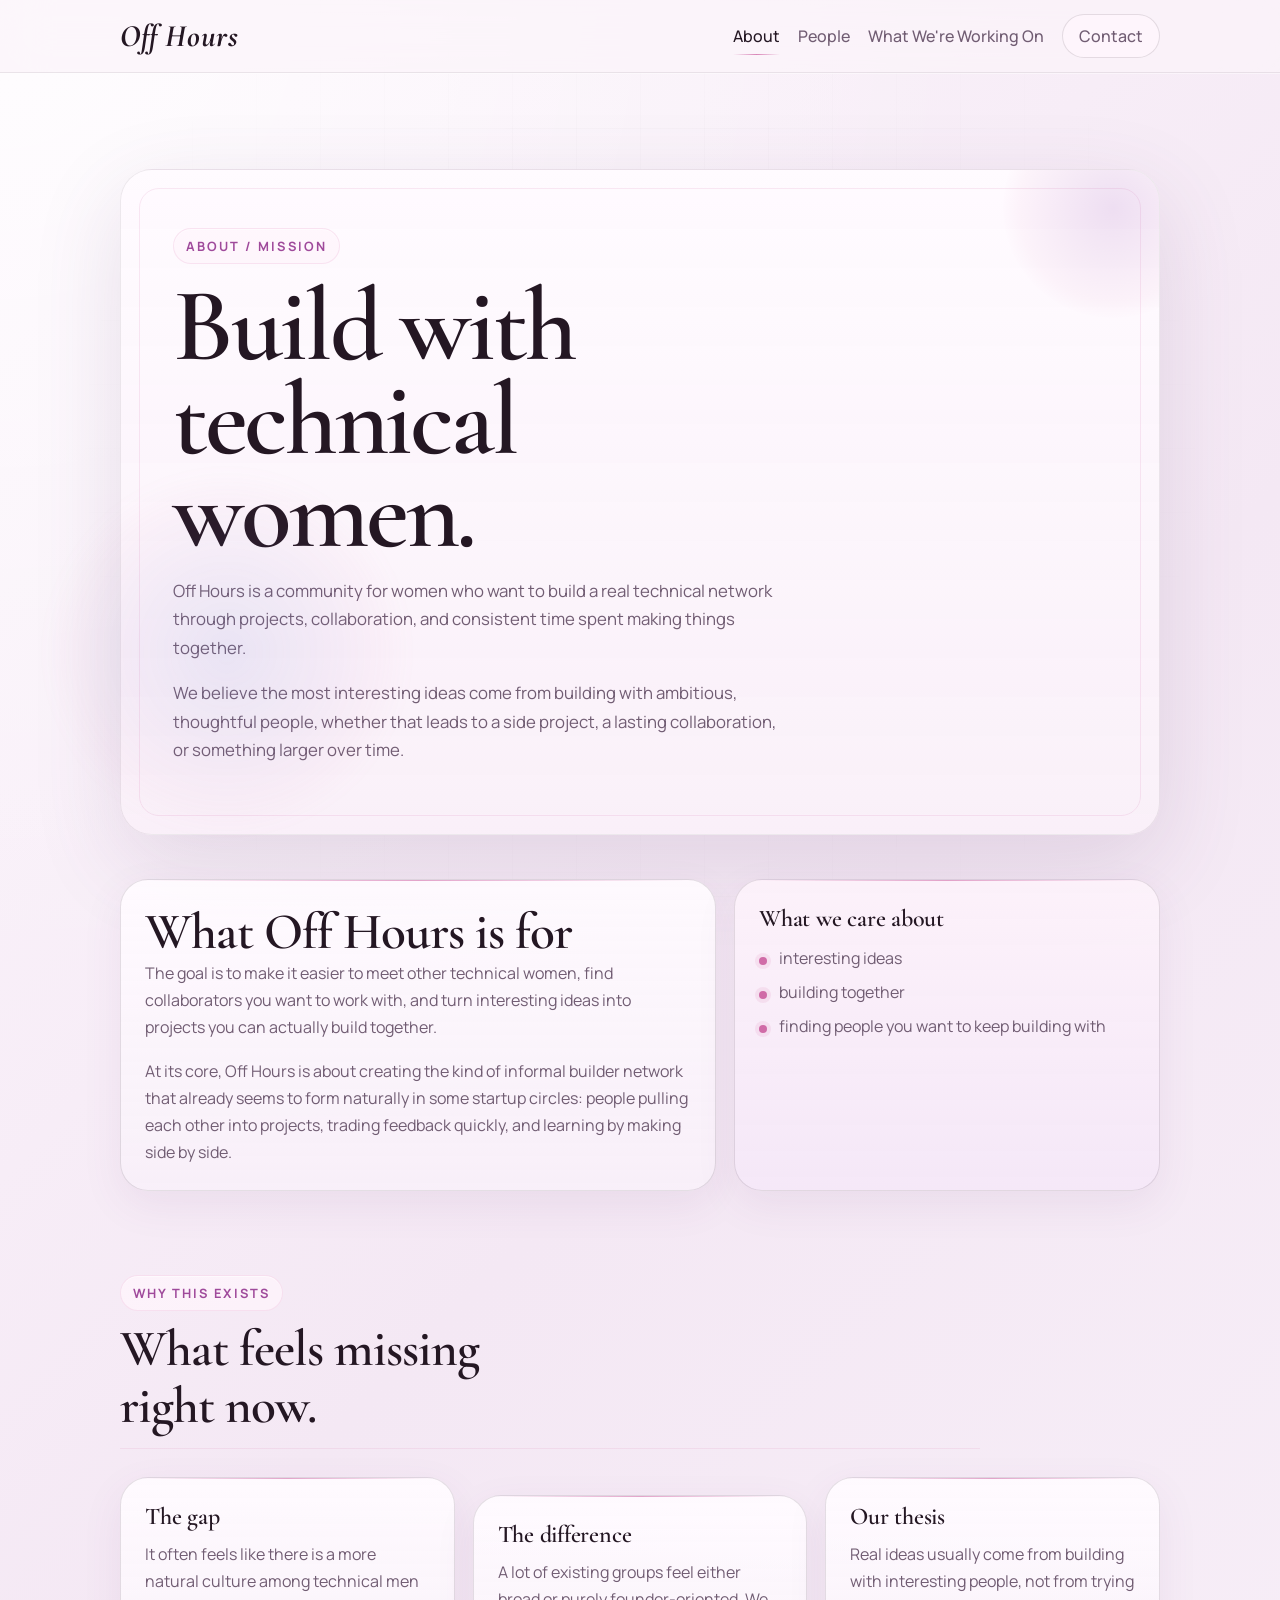
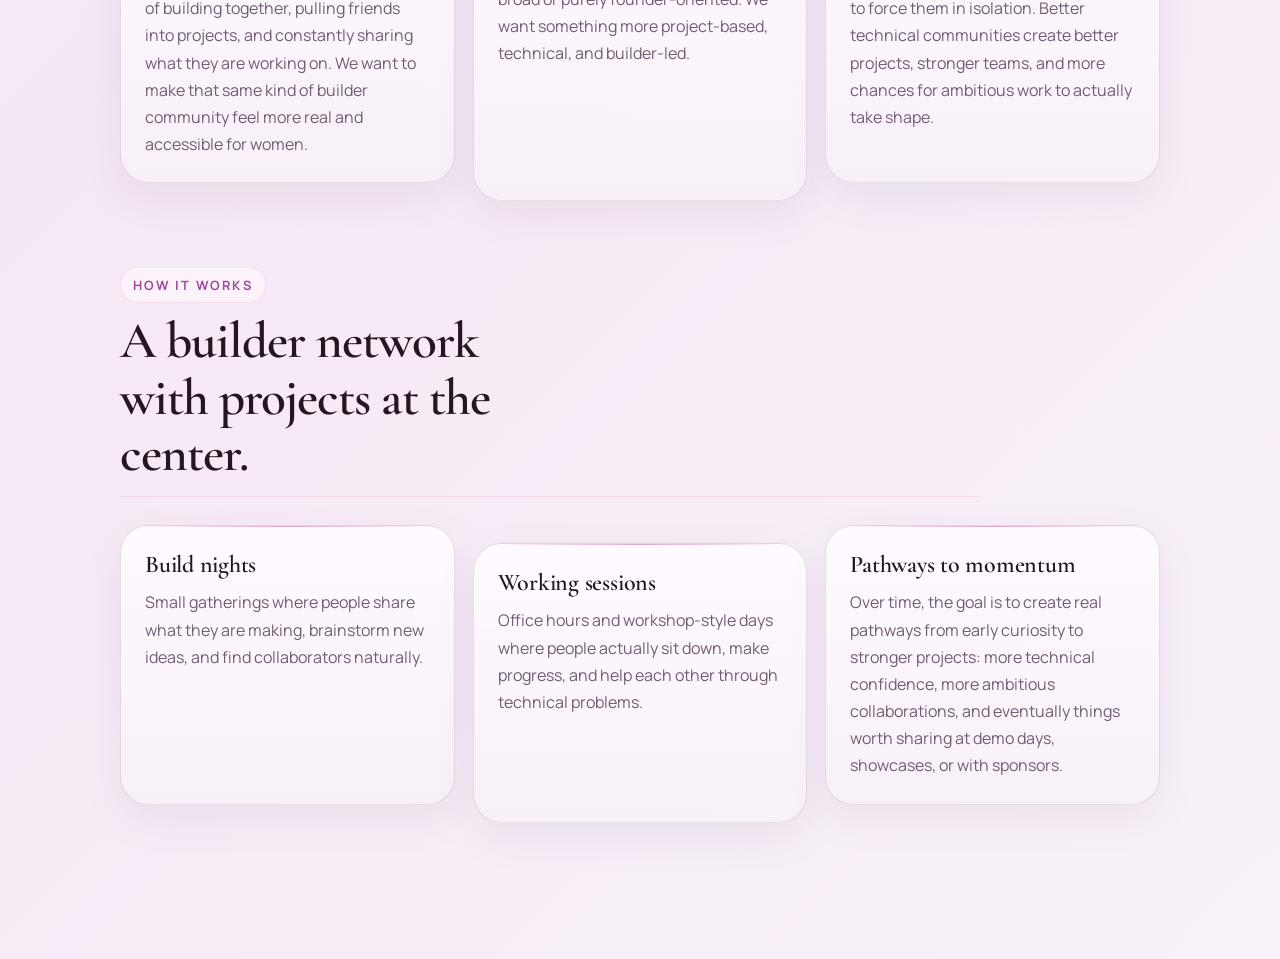
==== about.html @ c06dc66b "style updates to about page" ====
<!DOCTYPE html>
<html lang="en">
  <head>
    <meta charset="UTF-8" />
    <meta name="viewport" content="width=device-width, initial-scale=1.0" />
    <title>Off Hours | About</title>
    <link rel="preconnect" href="https://fonts.googleapis.com" />
    <link rel="preconnect" href="https://fonts.gstatic.com" crossorigin />
    <link
      href="https://fonts.googleapis.com/css2?family=Manrope:wght@400;500;600;700;800&family=Cormorant+Garamond:wght@500;600;700&display=swap"
      rel="stylesheet"
    />
    <link rel="stylesheet" href="styles.css" />
  </head>
  <body>
    <header class="site-header">
      <div class="site-shell site-nav">
        <a class="site-brand" href="index.html">Off Hours</a>
        <nav class="nav-links" aria-label="Primary">
          <a class="is-active" href="about.html">About</a>
          <a href="people.html">People</a>
          <a href="work.html">What We're Working On</a>
          <a class="nav-contact" href="contact.html">Contact</a>
        </nav>
      </div>
    </header>

    <main class="page-main">
      <section class="page-hero site-shell">
        <div class="page-hero-panel">
          <p class="section-label">About / Mission</p>
          <h1 class="page-title">Build with technical women.</h1>
          <p class="page-copy">
            Off Hours is a community for women who want to build a real
            technical network through projects, collaboration, and consistent
            time spent making things together.
          </p>
          <p class="page-copy">
            We believe the most interesting ideas come from building with
            ambitious, thoughtful people, whether that leads to a side
            project, a lasting collaboration, or something larger over time.
          </p>
        </div>
      </section>

      <section class="section site-shell about-section">
        <div class="section-grid">
          <div class="card card-wide">
            <h2>What Off Hours is for</h2>
            <p>
              The goal is to make it easier to meet other technical women,
              find collaborators you want to work with, and turn interesting
              ideas into projects you can actually build together.
            </p>
            <p>
              At its core, Off Hours is about creating the kind of informal
              builder network that already seems to form naturally in some
              startup circles: people pulling each other into projects,
              trading feedback quickly, and learning by making side by side.
            </p>
          </div>
          <div class="card about-aside">
            <h3>What we care about</h3>
            <ul>
              <li>interesting ideas</li>
              <li>building together</li>
              <li>finding people you want to keep building with</li>
            </ul>
          </div>
        </div>
      </section>

      <section class="section site-shell">
        <div class="section-heading">
          <p class="section-label">Why This Exists</p>
          <h2>What feels missing right now.</h2>
        </div>
        <div class="card-grid about-card-grid">
          <article class="card">
            <h3>The gap</h3>
            <p>
              It often feels like there is a more natural culture among
              technical men of building together, pulling friends into
              projects, and constantly sharing what they are working on. We
              want to make that same kind of builder community feel more real
              and accessible for women.
            </p>
          </article>
          <article class="card">
            <h3>The difference</h3>
            <p>
              A lot of existing groups feel either broad or purely founder-oriented. We want something more project-based, technical, and builder-led.
            </p>
          </article>
          <article class="card">
            <h3>Our thesis</h3>
            <p>
              Real ideas usually come from building with interesting people,
              not from trying to force them in isolation. Better technical
              communities create better projects, stronger teams, and more
              chances for ambitious work to actually take shape.
            </p>
          </article>
        </div>
      </section>

      <section class="section site-shell">
        <div class="section-heading">
          <p class="section-label">How It Works</p>
          <h2>A builder network with projects at the center.</h2>
        </div>
        <div class="card-grid about-card-grid">
          <article class="card">
            <h3>Build nights</h3>
            <p>
              Small gatherings where people share what they are making,
              brainstorm new ideas, and find collaborators naturally.
            </p>
          </article>
          <article class="card">
            <h3>Working sessions</h3>
            <p>
              Office hours and workshop-style days where people actually sit
              down, make progress, and help each other through technical
              problems.
            </p>
          </article>
          <article class="card">
            <h3>Pathways to momentum</h3>
            <p>
              Over time, the goal is to create real pathways from early
              curiosity to stronger projects: more technical confidence, more
              ambitious collaborations, and eventually things worth sharing at
              demo days, showcases, or with sponsors.
            </p>
          </article>
        </div>
      </section>

    </main>
  </body>
</html>
---- styles.css ----
:root {
  color-scheme: light;
  --bg: #fbf4fa;
  --bg-deep: #ead5ec;
  --panel: rgba(255, 250, 255, 0.84);
  --panel-strong: rgba(255, 245, 252, 0.96);
  --text: #241723;
  --muted: #715d73;
  --accent: #d06ba7;
  --accent-dark: #9f4a9b;
  --accent-cool: #6b78c9;
  --line: rgba(36, 23, 35, 0.12);
  --wash: rgba(237, 208, 233, 0.72);
  --wash-strong: rgba(216, 179, 225, 0.82);
  --ink-soft: rgba(160, 97, 182, 0.14);
  --shadow: 0 28px 90px rgba(100, 63, 111, 0.14);
}

* {
  box-sizing: border-box;
}

body {
  margin: 0;
  font-family: "Manrope", sans-serif;
  color: var(--text);
  background: var(--bg);
  background-image:
    radial-gradient(circle at top left, rgba(255, 255, 255, 0.72), transparent 34%),
    linear-gradient(135deg, #fdf7fd 0%, #f4e8f4 46%, #f8f1f9 100%);
  min-height: 100vh;
}

body::before {
  content: "";
  position: fixed;
  inset: 0;
  background-image:
    linear-gradient(rgba(31, 23, 19, 0.03) 1px, transparent 1px),
    linear-gradient(90deg, rgba(31, 23, 19, 0.03) 1px, transparent 1px);
  background-size: 64px 64px;
  mask-image: radial-gradient(circle at center, black 42%, transparent 84%);
  pointer-events: none;
  opacity: 0.4;
}

body::after {
  content: "";
  position: fixed;
  inset: auto auto 8% 4%;
  width: 22rem;
  height: 22rem;
  border-radius: 50%;
  background: radial-gradient(circle, rgba(107, 120, 201, 0.12) 0, rgba(208, 107, 167, 0.03) 62%, transparent 74%);
  filter: blur(10px);
  pointer-events: none;
}

a {
  color: inherit;
  text-decoration: none;
}

h1,
h2,
h3,
p,
ul {
  margin-top: 0;
}

.site-shell {
  width: min(1040px, calc(100% - 48px));
  margin: 0 auto;
}

.site-header {
  position: sticky;
  top: 0;
  z-index: 10;
  backdrop-filter: blur(24px);
  background: rgba(251, 244, 250, 0.72);
  border-bottom: 1px solid rgba(36, 23, 35, 0.08);
  box-shadow: 0 1px 0 rgba(255, 255, 255, 0.45);
}

.site-nav {
  display: flex;
  align-items: center;
  justify-content: space-between;
  gap: 18px;
  min-height: 72px;
}

.site-brand {
  font-family: "Cormorant Garamond", serif;
  font-size: 1.95rem;
  font-weight: 700;
  letter-spacing: 0.02em;
  font-style: italic;
}

.nav-links {
  display: flex;
  flex-wrap: wrap;
  align-items: center;
  justify-content: flex-end;
  gap: 18px;
}

.nav-links a {
  position: relative;
  color: var(--muted);
  font-weight: 500;
  transition: color 160ms ease, opacity 160ms ease;
}

.nav-links a::after {
  content: "";
  position: absolute;
  left: 0;
  right: 0;
  bottom: -8px;
  height: 1px;
  background: linear-gradient(90deg, transparent, rgba(208, 107, 167, 0.8), transparent);
  opacity: 0;
  transform: scaleX(0.7);
  transition: opacity 160ms ease, transform 160ms ease;
}

.nav-links a:hover,
.nav-links a.is-active {
  color: var(--text);
}

.nav-links a:hover::after,
.nav-links a.is-active::after {
  opacity: 1;
  transform: scaleX(1);
}

.nav-contact {
  padding: 10px 16px;
  border: 1px solid var(--line);
  border-radius: 999px;
  color: var(--text);
  background: rgba(255, 247, 253, 0.7);
}

.nav-contact::after {
  display: none;
}

.hero {
  min-height: calc(100vh - 72px);
  display: grid;
  place-items: center;
  padding: 36px 0;
  background:
    radial-gradient(circle at 16% 18%, var(--wash-strong) 0, transparent 26%),
    radial-gradient(circle at 88% 24%, var(--ink-soft) 0, transparent 24%),
    radial-gradient(circle at 76% 86%, var(--wash) 0, transparent 28%);
}

.hero-panel {
  width: min(760px, 100%);
  padding: 64px 56px 56px;
  border: 1px solid rgba(36, 23, 35, 0.08);
  border-radius: 32px;
  background:
    linear-gradient(180deg, rgba(255, 251, 255, 0.97), rgba(251, 240, 249, 0.92)),
    var(--panel);
  backdrop-filter: blur(20px);
  box-shadow: var(--shadow);
  position: relative;
  overflow: hidden;
}

.hero-panel::before {
  content: "";
  position: absolute;
  inset: 18px;
  border: 1px solid rgba(208, 107, 167, 0.16);
  border-radius: 20px;
  pointer-events: none;
}

.hero-panel::after {
  content: "";
  position: absolute;
  width: 240px;
  height: 240px;
  right: -72px;
  top: -84px;
  border-radius: 50%;
  background: radial-gradient(circle, rgba(160, 97, 182, 0.22) 0, rgba(208, 107, 167, 0.06) 58%, transparent 72%);
  pointer-events: none;
}

.hero-panel > * {
  position: relative;
  z-index: 1;
}

h1 {
  margin: 0 0 16px;
  max-width: 10ch;
  font-family: "Cormorant Garamond", serif;
  font-size: clamp(4rem, 10vw, 6.5rem);
  font-weight: 600;
  line-height: 0.9;
  letter-spacing: -0.03em;
}

h2 {
  margin-bottom: 0;
  font-family: "Cormorant Garamond", serif;
  font-size: clamp(2.2rem, 4vw, 3.2rem);
  font-weight: 600;
  line-height: 1.1;
  letter-spacing: -0.02em;
}

h3 {
  margin-bottom: 10px;
  font-size: 1.1rem;
}

.hero-copy {
  margin: 0 0 28px;
  max-width: 30rem;
  color: var(--text);
  font-size: 1.08rem;
  line-height: 1.85;
}

.kicker,
.section-label {
  display: inline-flex;
  align-items: center;
  gap: 8px;
  margin-bottom: 16px;
  color: var(--accent-dark);
  font-size: 0.8rem;
  font-weight: 700;
  letter-spacing: 0.16em;
  text-transform: uppercase;
  padding: 8px 12px;
  border: 1px solid rgba(208, 107, 167, 0.14);
  border-radius: 999px;
  background: rgba(255, 245, 252, 0.72);
  box-shadow: inset 0 1px 0 rgba(255, 255, 255, 0.5);
}

.hero-actions {
  display: flex;
  flex-wrap: wrap;
  gap: 12px;
}

.button {
  display: inline-flex;
  align-items: center;
  justify-content: center;
  min-height: 48px;
  padding: 0 20px;
  border: 1px solid var(--accent);
  border-radius: 999px;
  background: linear-gradient(135deg, #de79b3 0%, #b55bc4 100%);
  color: #fff;
  font-weight: 700;
  letter-spacing: 0.02em;
  box-shadow: 0 12px 24px rgba(181, 91, 196, 0.22);
  transition:
    background-color 160ms ease,
    border-color 160ms ease,
    transform 160ms ease,
    box-shadow 160ms ease;
}

.button:hover {
  background: linear-gradient(135deg, #c9609f 0%, #9747ad 100%);
  border-color: var(--accent-dark);
  transform: translateY(-1px);
  box-shadow: 0 16px 28px rgba(151, 71, 173, 0.24);
}

.button-secondary {
  background: transparent;
  color: var(--text);
  border-color: var(--line);
}

.button-secondary:hover {
  background: rgba(255, 255, 255, 0.5);
  border-color: rgba(32, 27, 24, 0.18);
}

.page-main {
  padding: 44px 0 112px;
}

.page-hero {
  padding: 52px 0 32px;
}

.page-hero-panel {
  position: relative;
  overflow: hidden;
  padding: 58px 52px 52px;
  border: 1px solid rgba(36, 23, 35, 0.08);
  border-radius: 32px;
  background:
    linear-gradient(180deg, rgba(255, 251, 255, 0.97), rgba(249, 239, 248, 0.9)),
    var(--panel);
  box-shadow: var(--shadow);
}

.page-hero-panel::before {
  content: "";
  position: absolute;
  inset: 18px;
  border: 1px solid rgba(208, 107, 167, 0.14);
  border-radius: 20px;
  pointer-events: none;
}

.page-hero-panel::after {
  content: "";
  position: absolute;
  width: 220px;
  height: 220px;
  right: -64px;
  top: -72px;
  border-radius: 50%;
  background: radial-gradient(circle, rgba(160, 97, 182, 0.18) 0, rgba(208, 107, 167, 0.05) 60%, transparent 72%);
  pointer-events: none;
}

.page-title {
  max-width: 11ch;
}

.page-copy {
  max-width: 42rem;
  color: var(--muted);
  font-size: 1.05rem;
  line-height: 1.7;
}

.page-hero-panel .page-copy {
  max-width: 38rem;
}

.section {
  padding: 42px 0;
}

.about-section {
  padding-top: 12px;
}

.section-heading {
  display: grid;
  gap: 10px;
  margin-bottom: 28px;
  max-width: 860px;
  padding-bottom: 14px;
  border-bottom: 1px solid rgba(208, 107, 167, 0.12);
}

.section-heading h2 {
  max-width: 16ch;
}

.section-heading .section-label {
  justify-self: start;
  margin-bottom: 0;
}

.section-grid,
.card-grid {
  display: grid;
  gap: 18px;
}

.section-grid {
  grid-template-columns: 1.4fr 1fr;
}

.card-grid {
  grid-template-columns: repeat(3, minmax(0, 1fr));
}

.card {
  position: relative;
  padding: 24px;
  border: 1px solid var(--line);
  border-radius: 28px;
  background:
    linear-gradient(180deg, rgba(255, 251, 255, 0.93), rgba(248, 240, 249, 0.84));
  box-shadow: 0 14px 42px rgba(109, 70, 128, 0.08);
  transition: transform 180ms ease, box-shadow 180ms ease, border-color 180ms ease;
}

.card::before {
  content: "";
  position: absolute;
  left: 20px;
  right: 20px;
  top: 0;
  height: 1px;
  background: linear-gradient(90deg, transparent, rgba(208, 107, 167, 0.6), transparent);
}

.card:hover {
  transform: translateY(-2px);
  border-color: rgba(208, 107, 167, 0.22);
  box-shadow: 0 20px 48px rgba(109, 70, 128, 0.11);
}

.card h3 {
  font-family: "Cormorant Garamond", serif;
  font-size: 1.5rem;
  font-weight: 600;
  letter-spacing: -0.01em;
}

.card p:last-child,
.card ul:last-child {
  margin-bottom: 0;
}

.card ul {
  padding-left: 18px;
  color: var(--muted);
}

.card p {
  color: var(--muted);
  line-height: 1.7;
}

.card-wide {
  min-height: 100%;
}

.about-card-grid {
  grid-template-columns: repeat(3, minmax(0, 1fr));
}

.about-card-grid .card {
  min-height: 100%;
}

.about-card-grid .card:nth-child(2),
.about-card-grid .card:nth-child(5) {
  transform: translateY(18px);
}

.about-card-grid .card:nth-child(2):hover,
.about-card-grid .card:nth-child(5):hover {
  transform: translateY(16px);
}

.about-aside {
  background:
    linear-gradient(180deg, rgba(252, 242, 250, 0.97), rgba(244, 231, 247, 0.92));
}

.about-aside h3 {
  margin-bottom: 14px;
}

.about-aside ul {
  margin-bottom: 0;
  padding-left: 0;
  list-style: none;
}

.about-aside li {
  position: relative;
  padding-left: 20px;
}

.about-aside li + li {
  margin-top: 12px;
}

.about-aside li::before {
  content: "";
  position: absolute;
  left: 0;
  top: 0.62em;
  width: 8px;
  height: 8px;
  border-radius: 999px;
  background: var(--accent);
  box-shadow: 0 0 0 4px rgba(208, 107, 167, 0.12);
}

.about-cta {
  padding: 42px 36px;
  text-align: left;
}

.about-stats {
  display: grid;
  grid-template-columns: repeat(3, minmax(0, 1fr));
  gap: 18px;
}

.about-stat-card {
  padding: 28px;
}

.about-stat-number {
  margin-bottom: 10px;
  color: var(--accent-cool);
  font-family: "Cormorant Garamond", serif;
  font-size: clamp(2.8rem, 5vw, 4.2rem);
  font-weight: 600;
  line-height: 0.95;
  letter-spacing: -0.03em;
}

.about-stat-label {
  max-width: 18ch;
  color: var(--muted);
  font-size: 0.98rem;
  line-height: 1.6;
}

.about-quote {
  position: relative;
  overflow: hidden;
}

.about-quote::after {
  content: "";
  position: absolute;
  width: 260px;
  height: 260px;
  right: -72px;
  bottom: -112px;
  border-radius: 50%;
  background: radial-gradient(circle, rgba(107, 120, 201, 0.16) 0, rgba(208, 107, 167, 0.05) 60%, transparent 74%);
  pointer-events: none;
}

.about-cta .page-copy {
  margin-bottom: 24px;
}

.people-grid {
  grid-template-columns: repeat(2, minmax(0, 1fr));
}

.people-card {
  min-height: 100%;
  padding: 28px;
}

.person-photo {
  display: block;
  aspect-ratio: 4 / 5;
  width: min(100%, 220px);
  margin-bottom: 20px;
  border: 1px solid rgba(208, 107, 167, 0.18);
  border-radius: 24px;
  object-fit: cover;
  object-position: center;
  box-shadow: 0 10px 28px rgba(109, 70, 128, 0.1);
}

.person-photo-placeholder {
  display: grid;
  place-items: center;
  aspect-ratio: 4 / 5;
  width: min(100%, 220px);
  margin-bottom: 20px;
  border: 1px solid rgba(208, 107, 167, 0.18);
  border-radius: 24px;
  background:
    linear-gradient(180deg, rgba(250, 235, 247, 0.95), rgba(241, 223, 245, 0.92));
  color: var(--accent-dark);
  font-family: "Cormorant Garamond", serif;
  font-size: 1.5rem;
  letter-spacing: 0.02em;
}

.person-role {
  margin-bottom: 12px;
  color: var(--accent-dark);
  font-size: 0.78rem;
  font-weight: 700;
  letter-spacing: 0.14em;
  text-transform: uppercase;
}

.person-links {
  display: flex;
  flex-wrap: wrap;
  gap: 10px 14px;
  margin-top: 18px;
}

.person-links a,
.person-links span {
  display: inline-flex;
  align-items: center;
  min-height: 38px;
  padding: 0 14px;
  border: 1px solid var(--line);
  border-radius: 999px;
  background: rgba(255, 248, 254, 0.72);
  color: var(--muted);
  font-size: 0.95rem;
}

.person-links a:hover {
  color: var(--text);
  border-color: rgba(208, 107, 167, 0.28);
}

.person-links .linkedin-link {
  border-color: rgba(103, 138, 208, 0.28);
  background: linear-gradient(180deg, rgba(239, 245, 255, 0.92), rgba(231, 239, 255, 0.84));
  color: var(--accent-cool);
}

.person-links .linkedin-link:hover {
  color: #4e63a3;
  border-color: rgba(79, 105, 166, 0.36);
}

.person-links-stacked {
  flex-direction: column;
  align-items: flex-start;
}

.portfolio-tag {
  margin-bottom: 12px;
  color: var(--accent-dark);
  font-size: 0.78rem;
  font-weight: 700;
  letter-spacing: 0.14em;
  text-transform: uppercase;
}

.project-list {
  display: grid;
  gap: 14px;
}

.project-list-item {
  display: grid;
  grid-template-columns: 64px minmax(0, 1fr);
  gap: 18px;
  padding: 24px 22px;
  border: 1px solid rgba(36, 23, 35, 0.1);
  border-radius: 28px;
  background:
    linear-gradient(180deg, rgba(255, 251, 255, 0.95), rgba(248, 240, 249, 0.86));
  box-shadow: 0 16px 36px rgba(109, 70, 128, 0.08);
  transition: transform 160ms ease, box-shadow 160ms ease, border-color 160ms ease;
}

.project-list-item:hover {
  transform: translateY(-2px);
  border-color: rgba(208, 107, 167, 0.24);
  box-shadow: 0 22px 44px rgba(109, 70, 128, 0.12);
}

.project-rank {
  color: rgba(36, 23, 35, 0.72);
  font-family: "Cormorant Garamond", serif;
  font-size: clamp(2.4rem, 5vw, 3.4rem);
  font-weight: 600;
  line-height: 0.95;
  letter-spacing: -0.03em;
}

.project-list-body {
  display: grid;
  gap: 16px;
}

.project-list-main {
  display: grid;
  grid-template-columns: minmax(0, 1fr) 220px;
  gap: 18px;
  align-items: start;
}

.project-list-copy h3 {
  margin-bottom: 8px;
}

.project-list-copy p {
  margin-bottom: 0;
  max-width: 44rem;
}

.project-list-image {
  display: block;
  width: 100%;
  aspect-ratio: 4 / 3;
  border: 1px solid rgba(208, 107, 167, 0.18);
  border-radius: 18px;
  object-fit: cover;
  object-position: center;
  box-shadow: 0 10px 24px rgba(109, 70, 128, 0.1);
}

.project-list-meta {
  display: flex;
  align-items: center;
  justify-content: space-between;
  gap: 16px;
  padding-top: 4px;
  border-top: 1px solid rgba(208, 107, 167, 0.1);
}

.project-members {
  display: flex;
  align-items: center;
  gap: 10px;
}

.project-member-initial {
  display: inline-grid;
  place-items: center;
  width: 30px;
  height: 30px;
  border-radius: 999px;
  background: linear-gradient(135deg, rgba(208, 107, 167, 0.18), rgba(107, 120, 201, 0.18));
  color: var(--text);
  font-size: 0.88rem;
  font-weight: 700;
}

.project-member-name,
.project-date {
  margin: 0;
  color: var(--muted);
  font-size: 0.95rem;
}

.project-image-placeholder {
  display: grid;
  place-items: center;
  aspect-ratio: 16 / 10;
  width: 100%;
  margin-bottom: 18px;
  border: 1px solid rgba(208, 107, 167, 0.18);
  border-radius: 20px;
  background:
    linear-gradient(180deg, rgba(250, 235, 247, 0.95), rgba(241, 223, 245, 0.92));
  color: var(--accent-dark);
  font-family: "Cormorant Garamond", serif;
  font-size: 1.5rem;
  letter-spacing: 0.02em;
}

.project-image {
  display: block;
  aspect-ratio: 16 / 10;
  width: 100%;
  margin-bottom: 22px;
  border: 1px solid rgba(208, 107, 167, 0.18);
  border-radius: 24px;
  object-fit: cover;
  object-position: center;
  box-shadow: 0 10px 28px rgba(109, 70, 128, 0.1);
}

.project-image-large {
  margin-bottom: 24px;
}

.project-layout {
  align-items: start;
}

.project-log {
  display: grid;
  gap: 22px;
}

.project-entry {
  padding: 28px;
}

.project-entry-date {
  margin-bottom: 12px;
  color: var(--accent-dark);
  font-size: 0.82rem;
  font-weight: 700;
  letter-spacing: 0.12em;
  text-transform: uppercase;
}

.project-update-gallery {
  display: grid;
  grid-template-columns: repeat(2, minmax(0, 1fr));
  gap: 14px;
  margin-bottom: 18px;
}

.project-update-image {
  display: block;
  width: 100%;
  aspect-ratio: 4 / 3;
  margin: 0;
  border: 1px solid rgba(208, 107, 167, 0.18);
  border-radius: 18px;
  object-fit: cover;
  object-position: center;
  box-shadow: 0 10px 24px rgba(109, 70, 128, 0.1);
}

@media (max-width: 640px) {
  .hero-panel {
    padding: 32px 28px;
  }

  .page-hero-panel {
    padding: 34px 28px;
  }

  .site-shell {
    width: min(100% - 32px, 1040px);
  }

  .site-nav {
    padding: 14px 0;
    align-items: flex-start;
    flex-direction: column;
  }

  .nav-links {
    gap: 14px;
    justify-content: flex-start;
  }

  h1 {
    font-size: clamp(3.2rem, 18vw, 4.5rem);
  }

  .section-label {
    padding: 7px 10px;
    letter-spacing: 0.12em;
  }
}

@media (max-width: 900px) {
  .section-grid,
  .card-grid,
  .about-card-grid,
  .about-stats,
  .people-grid,
  .portfolio-grid {
    grid-template-columns: 1fr;
  }

  .hero {
    min-height: 70vh;
  }

  .about-card-grid .card:nth-child(2),
  .about-card-grid .card:nth-child(5) {
    transform: none;
  }

  .project-update-gallery {
    grid-template-columns: 1fr;
  }

  .project-list-item {
    grid-template-columns: 1fr;
  }

  .project-rank {
    font-size: 2.2rem;
  }

  .project-list-main {
    grid-template-columns: 1fr;
  }

  .project-list-meta {
    align-items: flex-start;
    flex-direction: column;
  }
}
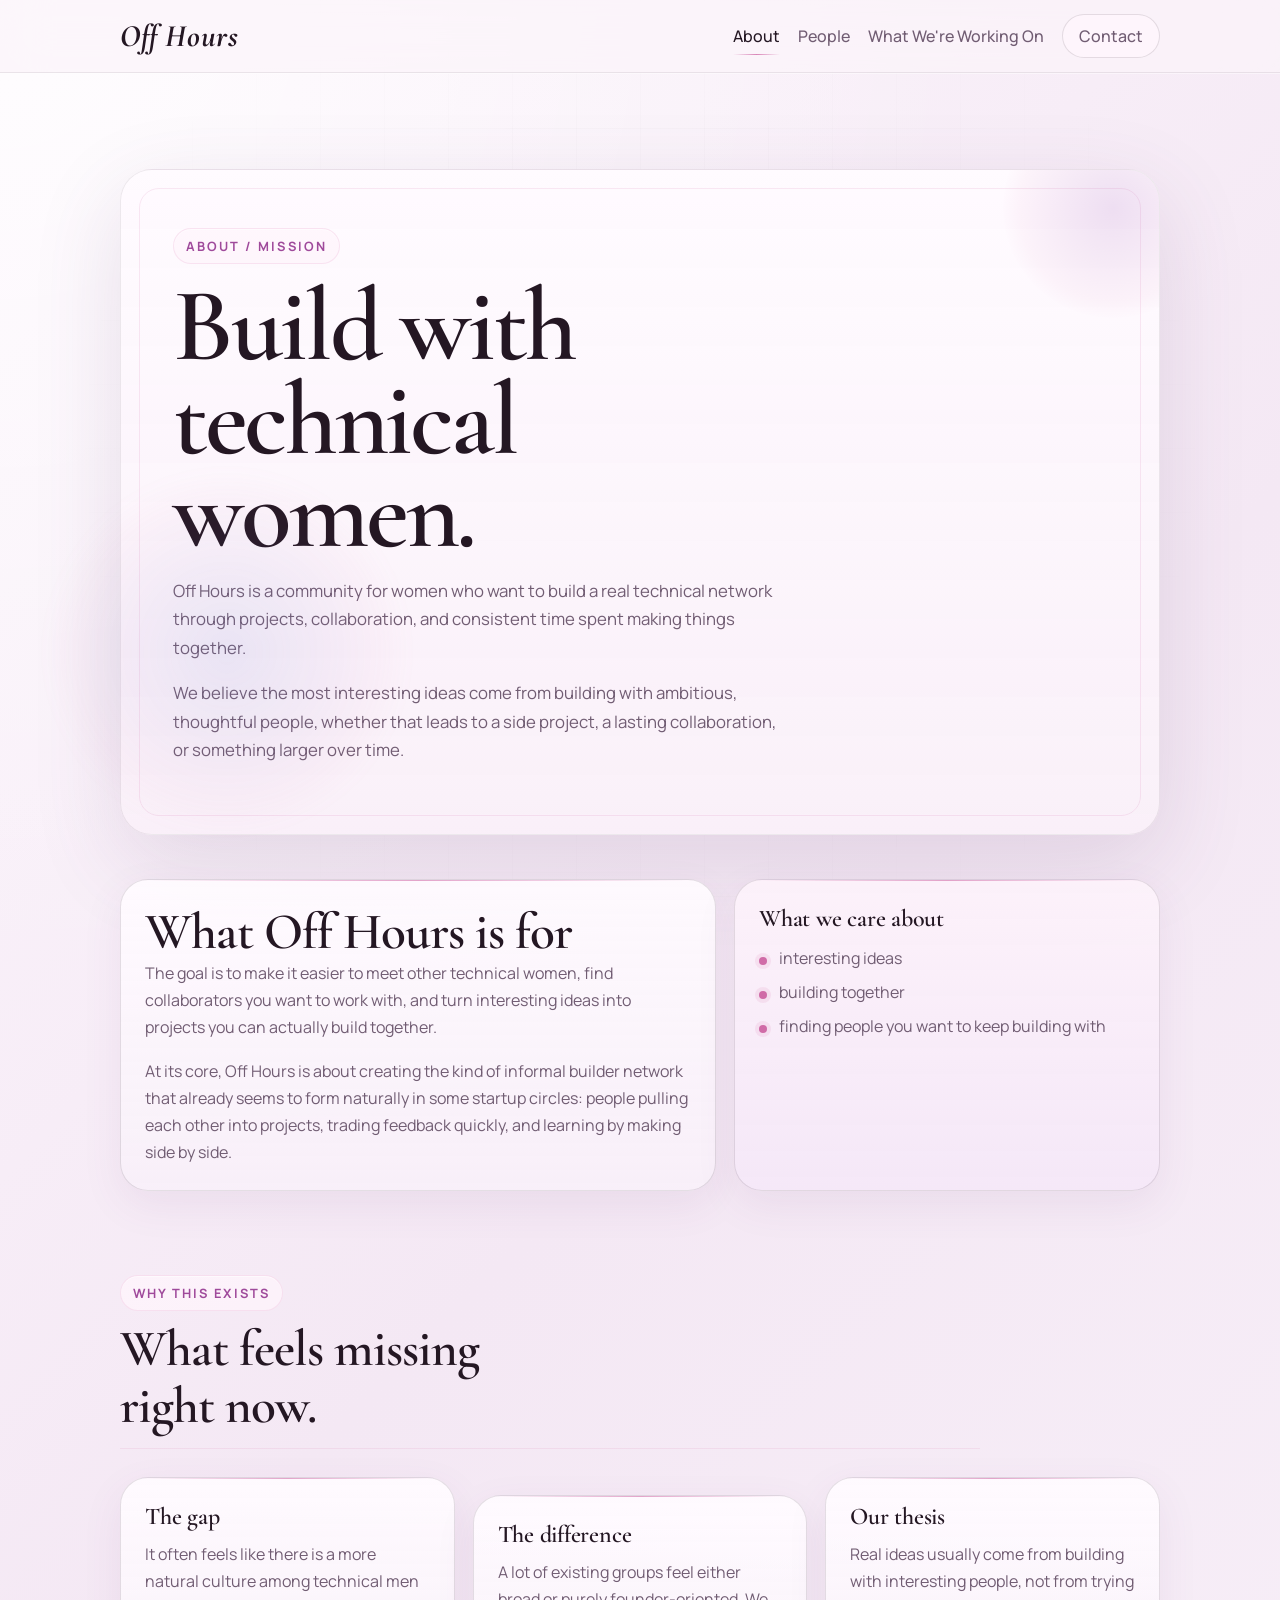
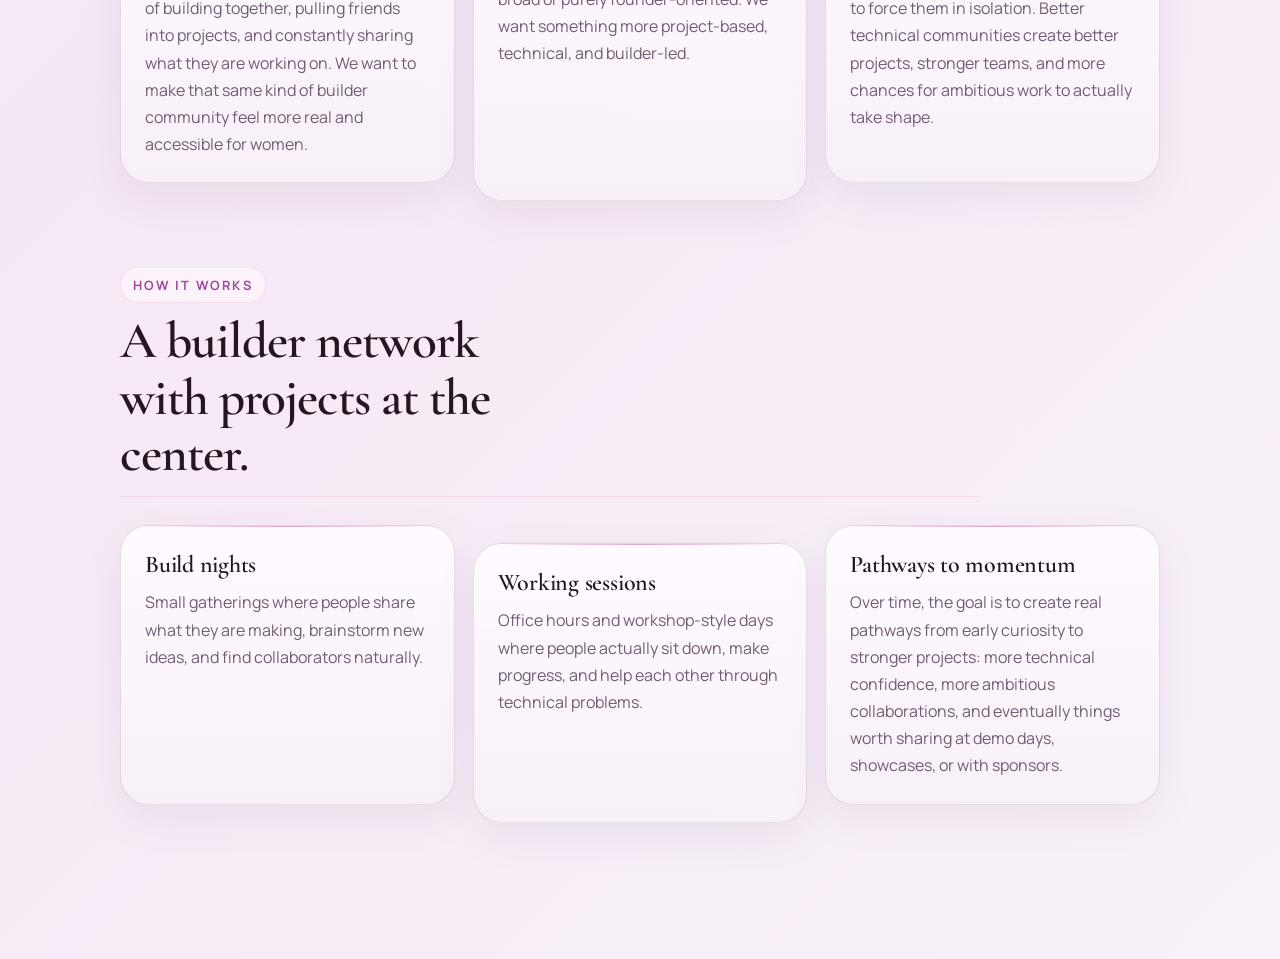
==== commit f27f1ef3: "favicon" ====
--- a/about.html
+++ b/about.html
@@ -10,7 +10,8 @@
       href="https://fonts.googleapis.com/css2?family=Manrope:wght@400;500;600;700;800&family=Cormorant+Garamond:wght@500;600;700&display=swap"
       rel="stylesheet"
     />
-    <link rel="stylesheet" href="styles.css" />
+    <link rel="icon" href="data:image/svg+xml,%3Csvg xmlns='http://www.w3.org/2000/svg' viewBox='0 0 64 64'%3E%3Crect width='64' height='64' rx='18' fill='%23fff9fe'/%3E%3Crect x='3' y='3' width='58' height='58' rx='15' fill='none' stroke='%23e3bfd9' stroke-width='2.5'/%3E%3Ccircle cx='31' cy='33' r='14' fill='%232a1730'/%3E%3Ccircle cx='37' cy='29' r='14' fill='%23fff9fe'/%3E%3Ccircle cx='45.5' cy='20.5' r='3.5' fill='%236b78c9'/%3E%3C/svg%3E" />
+    <link rel="stylesheet" href="styles.css?v=20260706" />
   </head>
   <body>
     <header class="site-header">
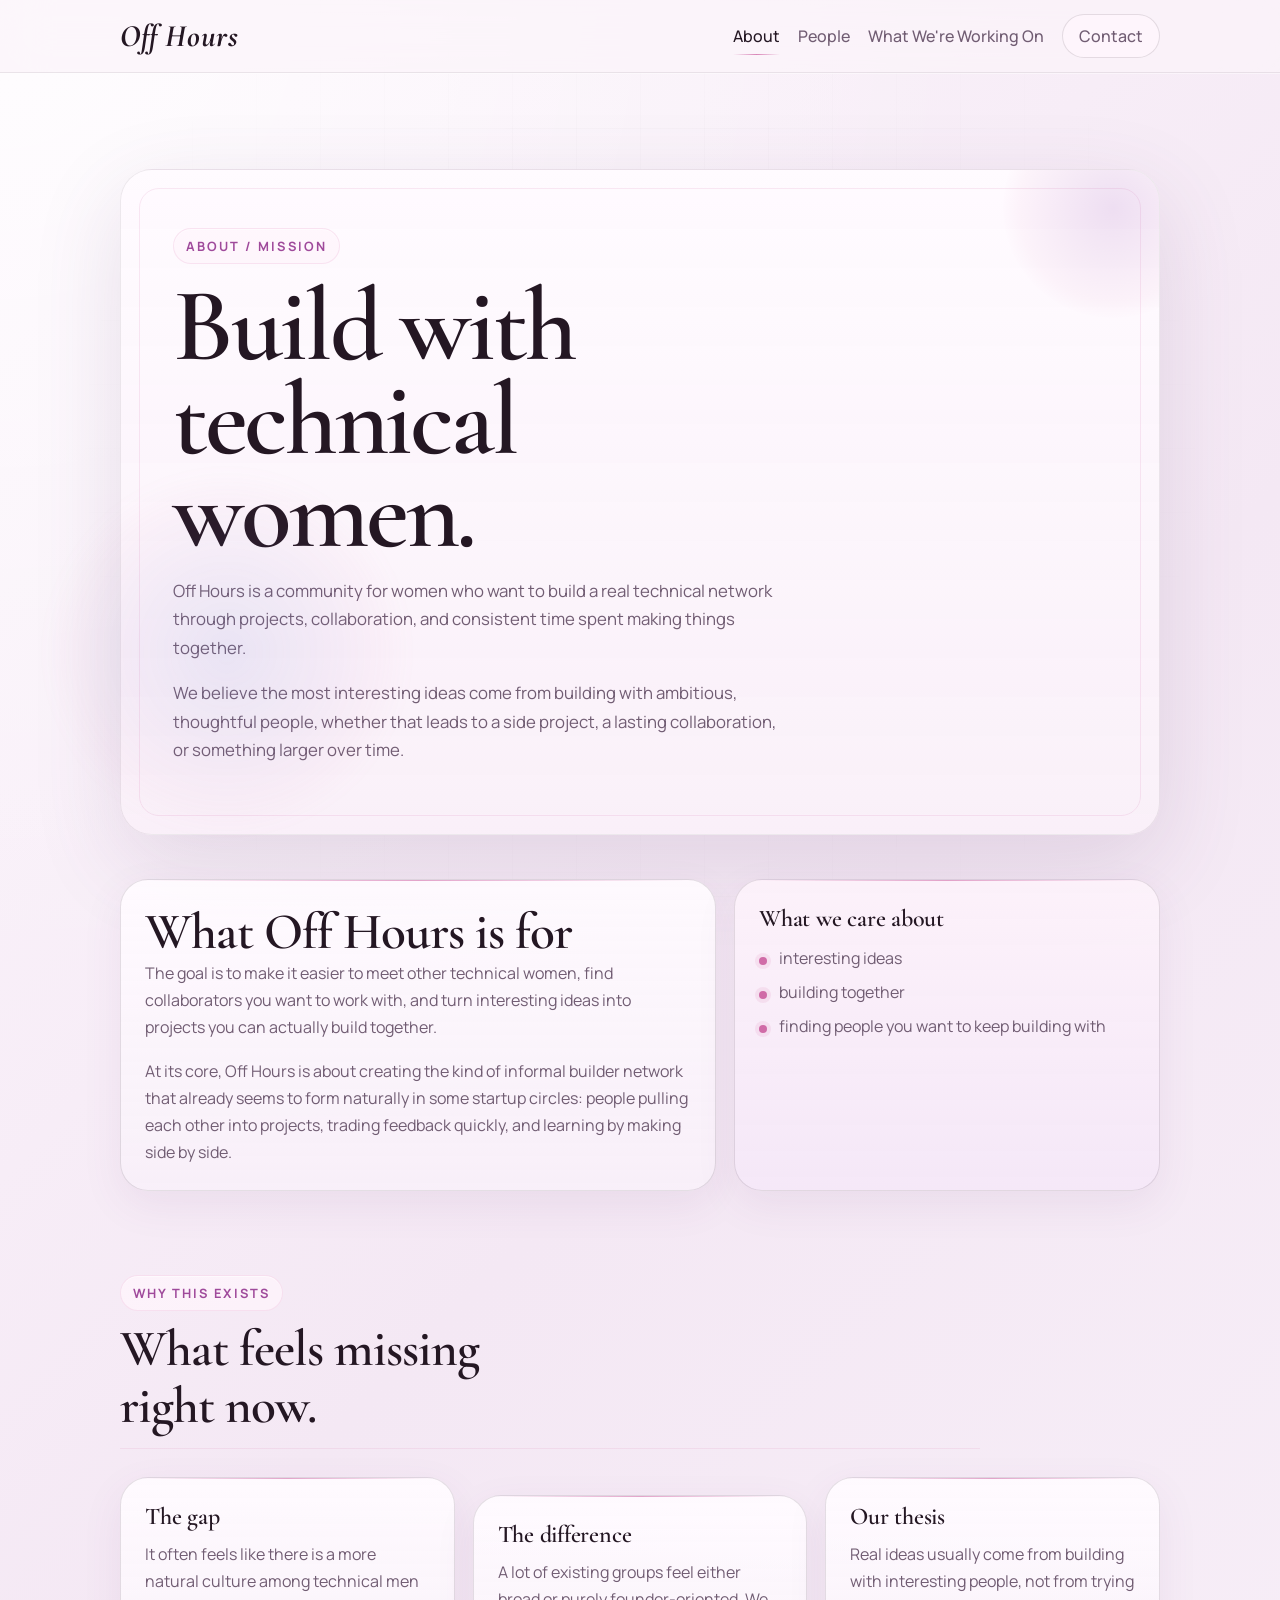
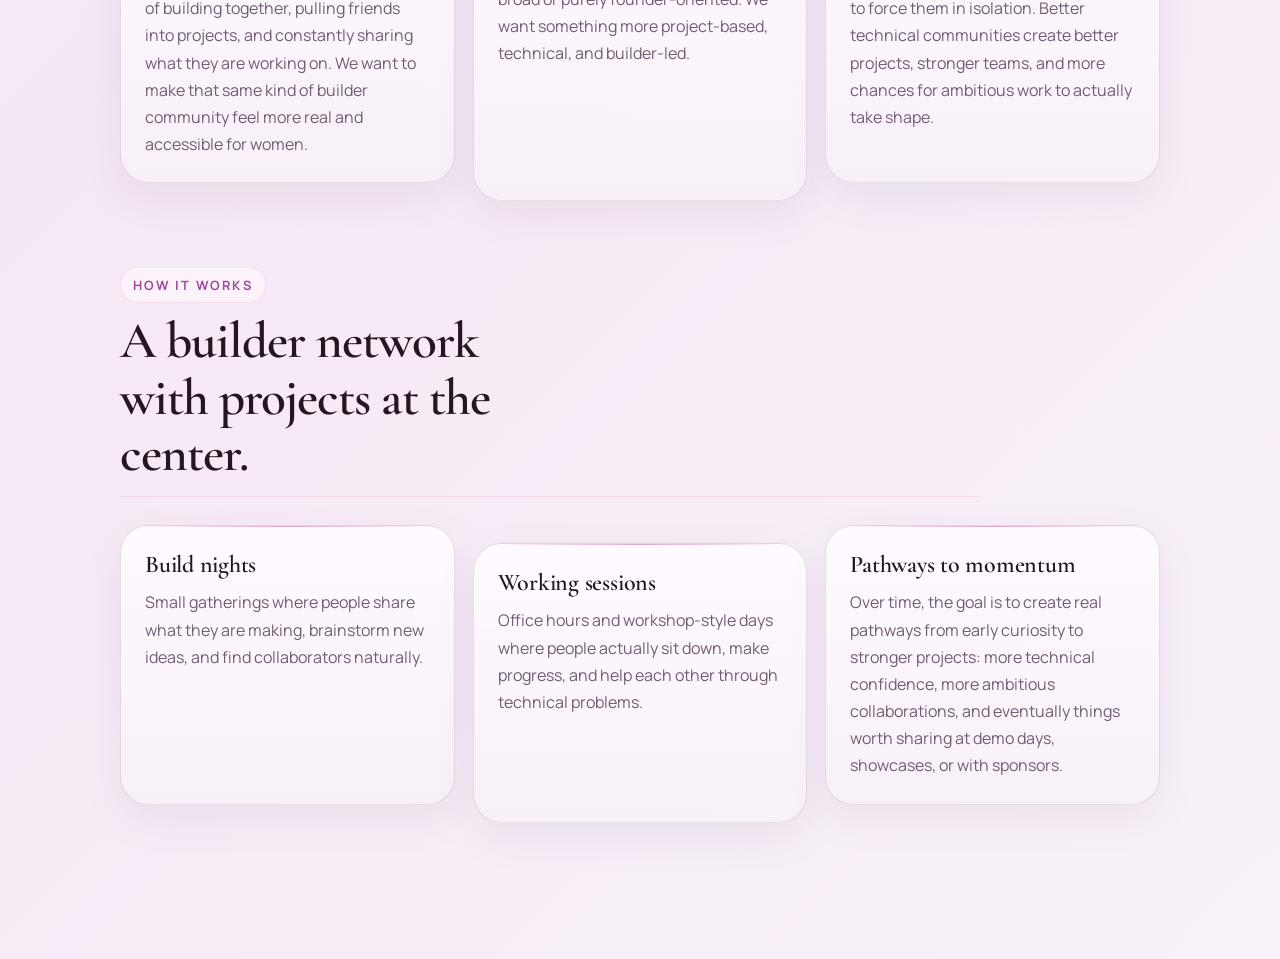
==== commit 585e815a: "favicon" ====
--- a/about.html
+++ b/about.html
@@ -10,7 +10,7 @@
       href="https://fonts.googleapis.com/css2?family=Manrope:wght@400;500;600;700;800&family=Cormorant+Garamond:wght@500;600;700&display=swap"
       rel="stylesheet"
     />
-    <link rel="icon" href="data:image/svg+xml,%3Csvg xmlns='http://www.w3.org/2000/svg' viewBox='0 0 64 64'%3E%3Crect width='64' height='64' rx='18' fill='%23fff9fe'/%3E%3Crect x='3' y='3' width='58' height='58' rx='15' fill='none' stroke='%23e3bfd9' stroke-width='2.5'/%3E%3Ccircle cx='31' cy='33' r='14' fill='%232a1730'/%3E%3Ccircle cx='37' cy='29' r='14' fill='%23fff9fe'/%3E%3Ccircle cx='45.5' cy='20.5' r='3.5' fill='%236b78c9'/%3E%3C/svg%3E" />
+    <link rel="icon" href="data:image/svg+xml,%3Csvg xmlns='http://www.w3.org/2000/svg' viewBox='0 0 64 64'%3E%3Crect width='64' height='64' rx='18' fill='%23fff9fe'/%3E%3Crect x='3' y='3' width='58' height='58' rx='15' fill='none' stroke='%23d06ba7' stroke-width='2.5'/%3E%3Ccircle cx='26' cy='32' r='11.5' fill='none' stroke='%232a1730' stroke-width='4.5'/%3E%3Cpath d='M40 20v24m0-11h10' fill='none' stroke='%232a1730' stroke-linecap='round' stroke-width='4.5'/%3E%3C/svg%3E#v2" />
     <link rel="stylesheet" href="styles.css?v=20260706" />
   </head>
   <body>
